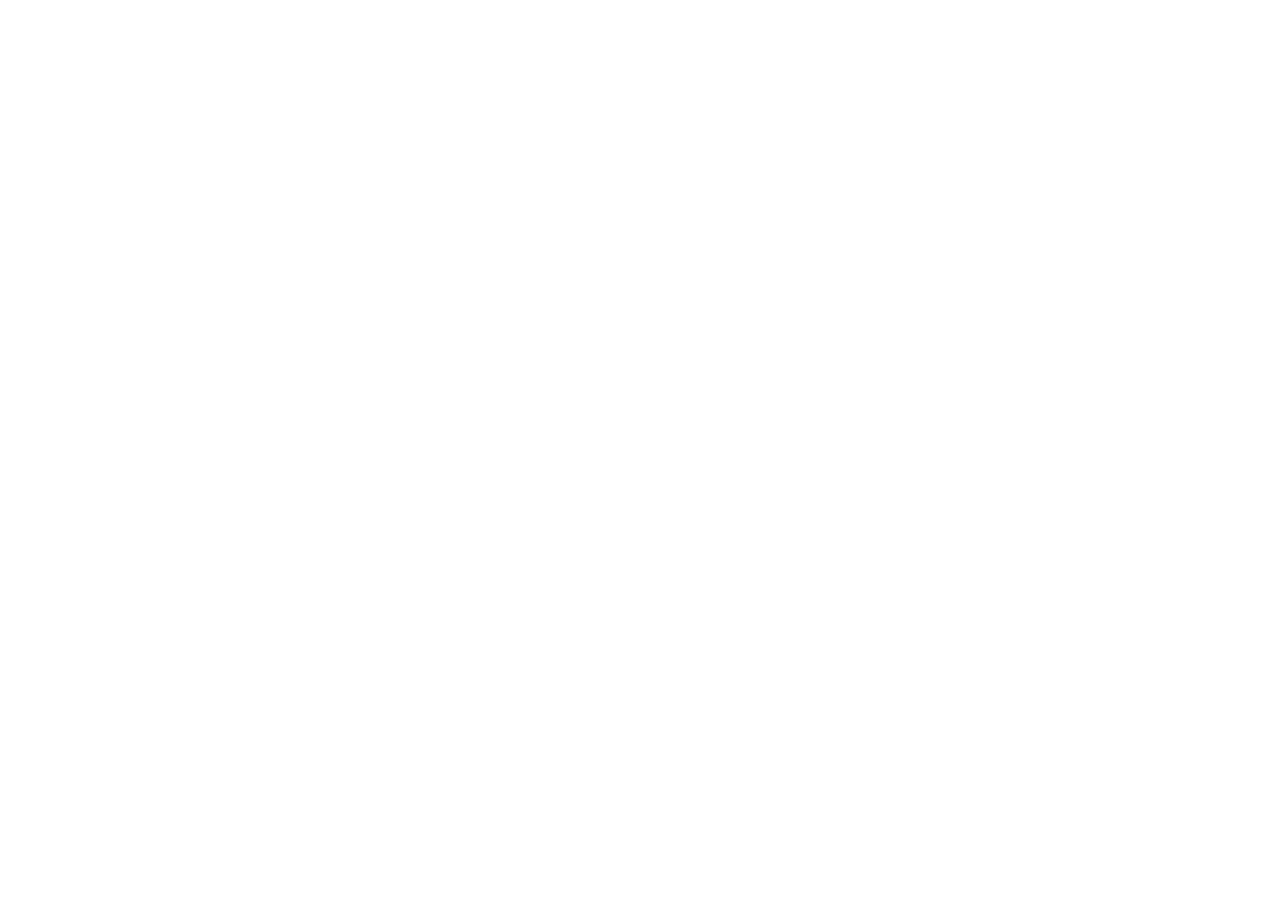
==== docs/eindopdracht/index.html @ cc986dbe "versie 1 4feb" ====
<!DOCTYPE html>
<html lang="en">
<head>
    <meta charset="UTF-8">
    <meta name="viewport" content="width=device-width, initial-scale=1.0">
    <title>CCS to the rescue</title>
    <a href="./styles/styles.css"></a>
</head>
<body>
    <script src="./js/java.js"></script>
</body>
</html>
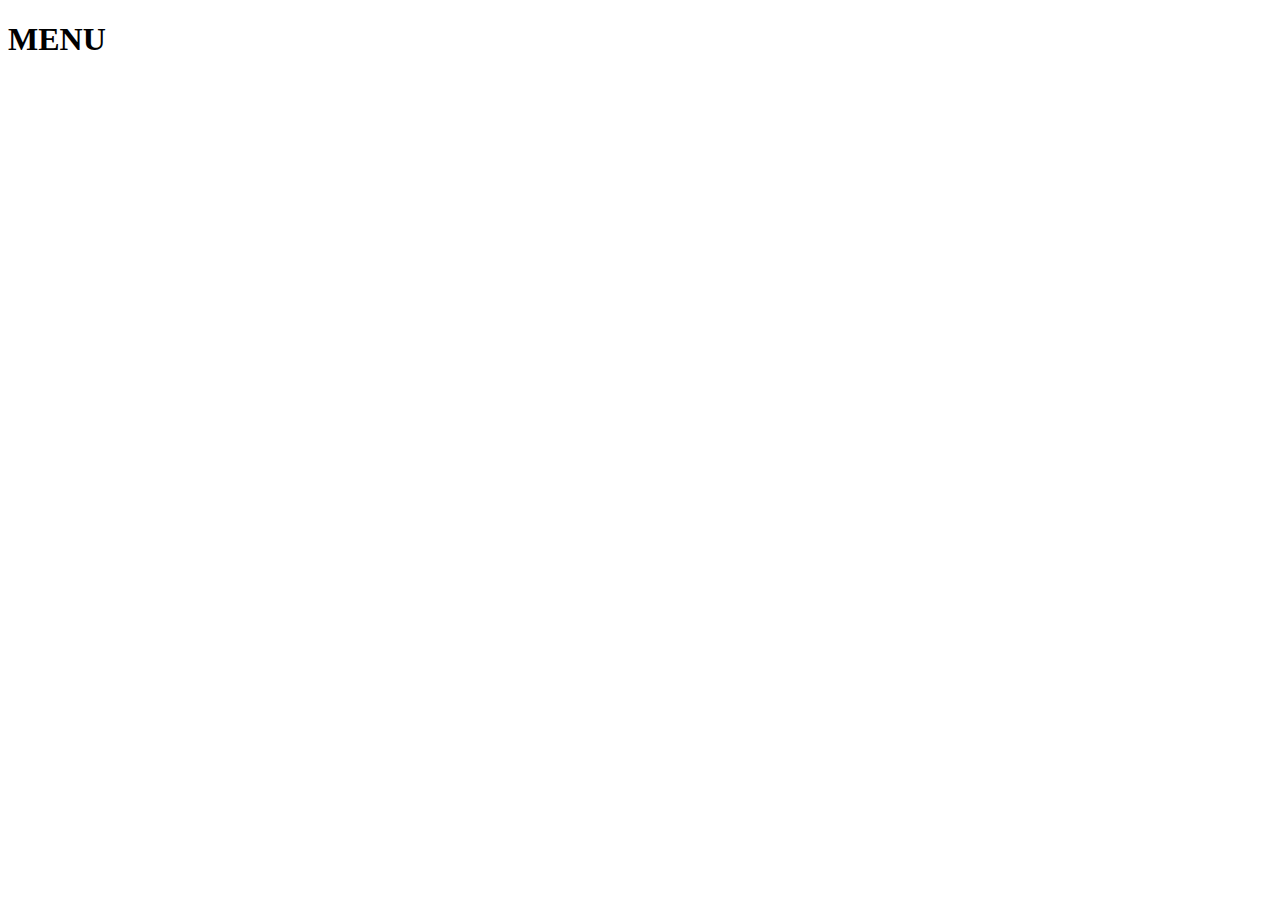
==== commit a0161c1d: "versie 1 4feb" ====
--- a/docs/eindopdracht/index.html
+++ b/docs/eindopdracht/index.html
@@ -4,9 +4,10 @@
     <meta charset="UTF-8">
     <meta name="viewport" content="width=device-width, initial-scale=1.0">
     <title>CCS to the rescue</title>
-    <a href="./styles/styles.css"></a>
+    <link rel="stylesheet" href="/styles/styles.css">
 </head>
 <body>
+    <h1>MENU</h1>
     <script src="./js/java.js"></script>
 </body>
 </html>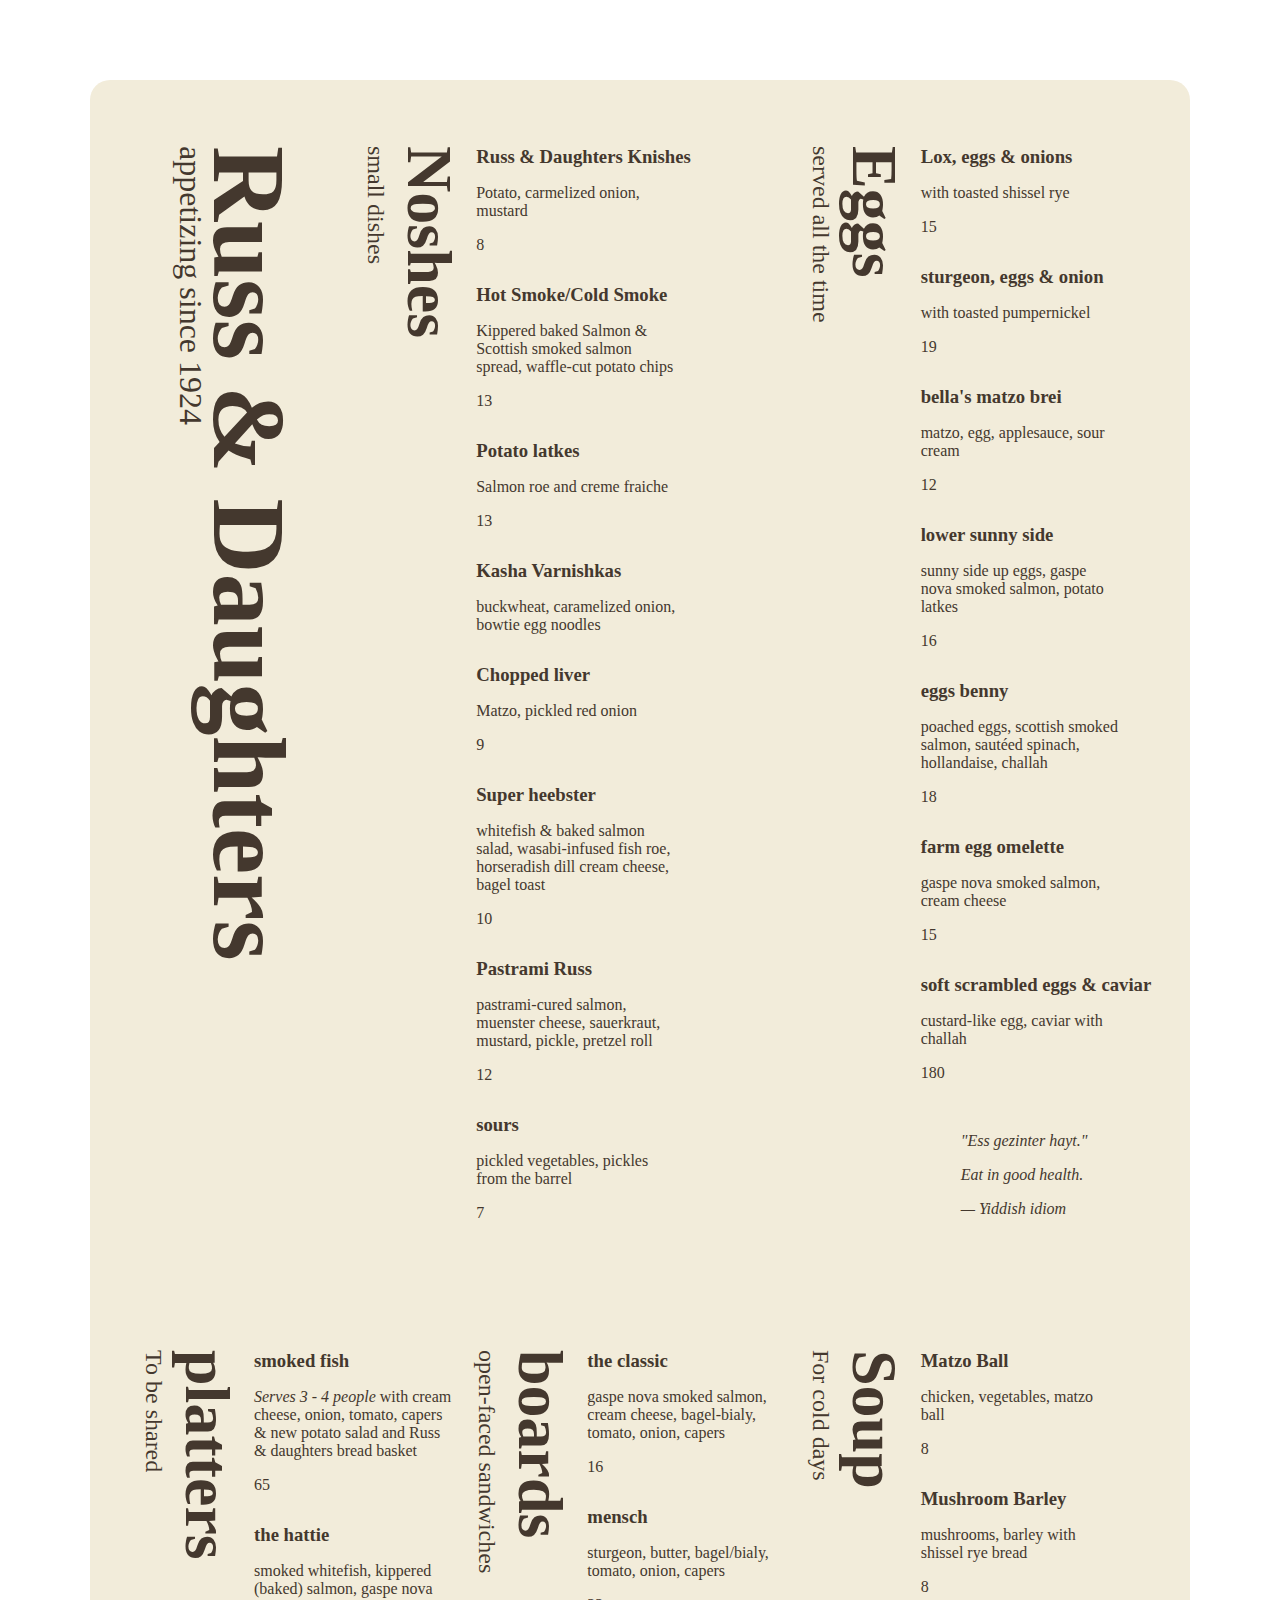
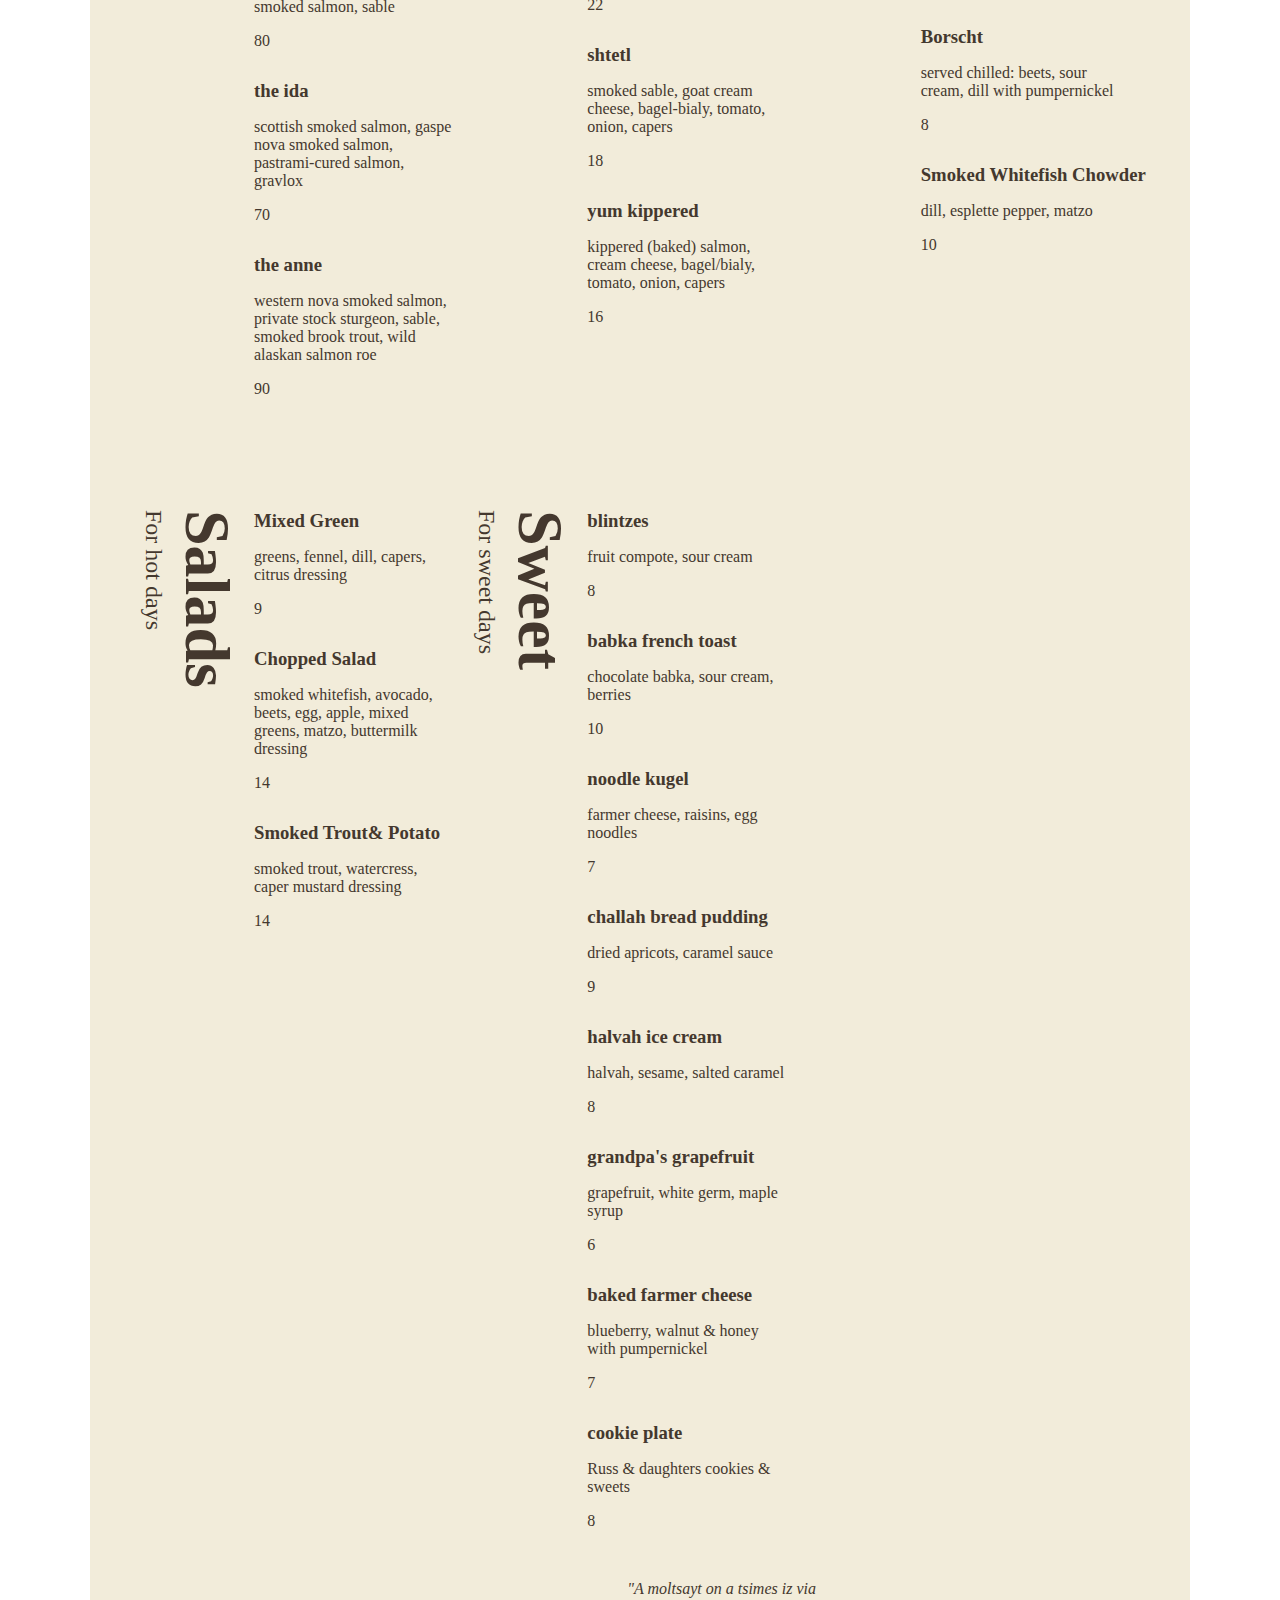
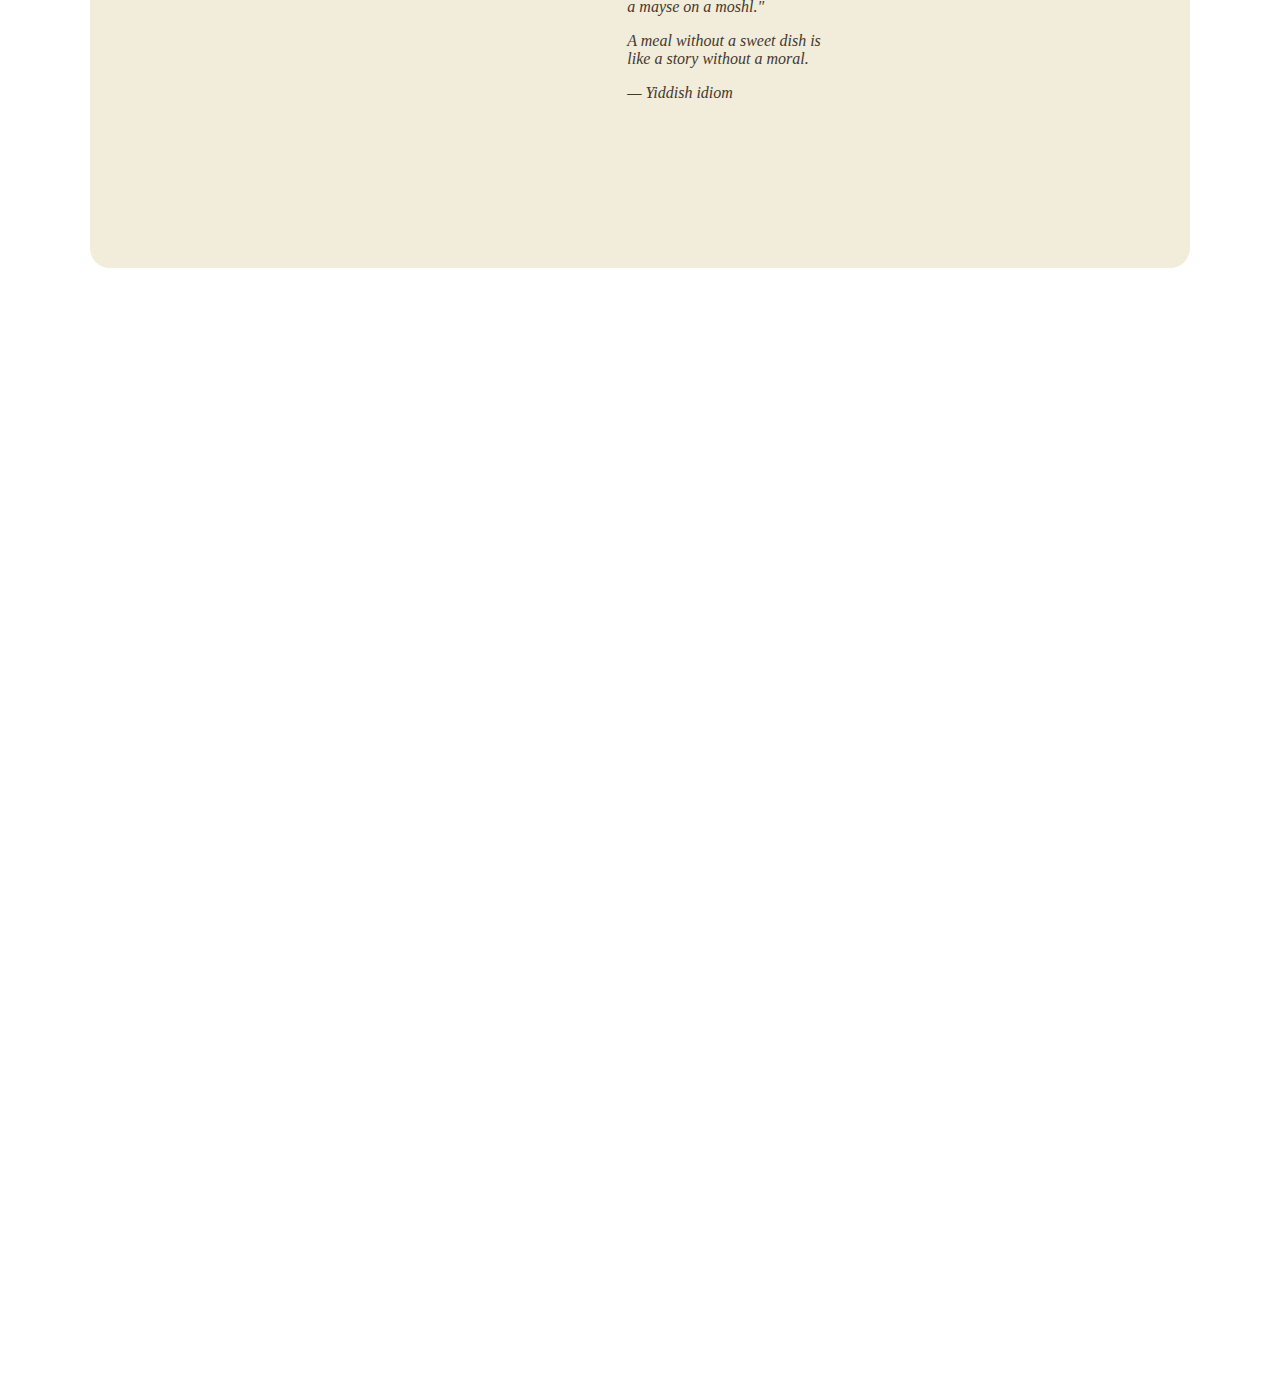
==== commit fef35e7a: "grids gemaakt" ====
--- a/docs/eindopdracht/index.html
+++ b/docs/eindopdracht/index.html
@@ -1,13 +1,401 @@
 <!DOCTYPE html>
-<html lang="en">
+<html>
 <head>
-    <meta charset="UTF-8">
-    <meta name="viewport" content="width=device-width, initial-scale=1.0">
-    <title>CCS to the rescue</title>
-    <link rel="stylesheet" href="/styles/styles.css">
+	<meta charset="utf-8" />
+	<title>A template for a responsive restaurant menu</title>
+    <meta name="viewport" content="width=device-width, initial-scale=1">
+    <link rel="stylesheet" href="./styles/styles.css">
+	<!-- SUGGESTIONS FOR STYLING
+	https://duckduckgo.com/?q=beautiful+restaurant+menus&t=ffab&iax=images&ia=images
+	-->
 </head>
 <body>
-    <h1>MENU</h1>
-    <script src="./js/java.js"></script>
+
+<main>
+            <header>
+                <ul>
+                    <li>
+                        <h1>Russ & Daughters</h1>
+                    </li>
+                    <li>
+                        <p>appetizing since 1924</p>
+                    </li>
+                </ul>
+            </header>
+
+            <section>
+                <ul>
+                    <li>
+                        <header>
+                            <ul>
+                                <li>
+                                    <h2>Noshes</h2>
+                                </li> 
+                                <li>  
+                                    <p>small dishes</p>
+                                </li>
+                            </ul>
+                        </header>
+                    </li>
+                    <li>
+                        <article>
+                            <h3>Russ &amp;  Daughters Knishes</h3>
+                            <p>Potato, carmelized onion, mustard</p>
+                            <div>8</div> <!-- price -->
+                        </article>
+
+                        <article>
+                            <h3>Hot Smoke/Cold Smoke</h3>
+                            <p>Kippered baked Salmon &amp; Scottish smoked salmon spread, waffle-cut potato chips</p>
+                            <div>13</div>
+                        </article>
+
+                        <article>
+                            <h3>Potato latkes</h3>
+                            <p>Salmon roe and creme fraiche</p>
+                            <div>13</div>
+                        </article>
+
+                        <article>
+                            <h3>Kasha Varnishkas</h3>
+                            <p>buckwheat, caramelized onion, bowtie egg noodles</p>
+                        </article>
+
+                        <article>
+                            <h3>Chopped liver</h3>
+                            <p>Matzo, pickled red onion</p>
+                            <div>9</div>
+                        </article>
+
+                        <article>
+                            <h3>Super heebster</h3>
+                            <p>whitefish &amp; baked salmon salad, wasabi-infused fish roe, horseradish dill cream cheese, bagel toast</p>
+                            <div>10</div>
+                        </article>
+
+                        <article>
+                            <h3>Pastrami Russ</h3>
+                            <p>pastrami-cured salmon, muenster cheese, sauerkraut, mustard, pickle, pretzel roll</p>
+                            <div>12</div>
+                        </article>
+
+                        <article>
+                            <h3>sours</h3>
+                            <p>pickled vegetables, pickles from the barrel</p>
+                            <div>7</div>
+                        </article>
+                    </li>
+                </ul>    
+            </section>
+  
+            <section>
+                <ul>
+                    <li>
+                        <header>
+                            <ul>
+                                <li>
+                                    <h2>boards</h2>
+                                </li>
+                                <li>
+                                    <p>open-faced sandwiches</p>
+                                </li>
+                            </ul>
+                        </header>
+                        </li>
+                        <li>
+                        <article>
+                            <h3>the classic</h3>
+                            <p>gaspe nova smoked salmon, cream cheese, bagel-bialy, tomato, onion, capers</p>
+                            <div>16</div>
+                        </article>
+
+                        <article>
+                            <h3>mensch</h3>
+                            <p>sturgeon, butter, bagel/bialy, tomato, onion, capers</p>
+                            <div>22</div>
+                        </article>
+
+                        <article>
+                            <h3>shtetl</h3>
+                            <p>smoked sable, goat cream cheese, bagel-bialy, tomato, onion, capers</p>
+                            <div>18</div>
+                        </article>
+
+                        <article>
+                            <h3>yum kippered</h3>
+                            <p>kippered (baked) salmon, cream cheese, bagel/bialy, tomato, onion, capers</p>
+                            <div>16</div>
+                        </article>
+                    </li>
+                </ul>   
+            </section>
+
+            <section>
+                <ul>
+                    <li>
+                        <header>
+                            <ul>
+                                <li>
+                                    <h2>platters</h2>
+                                </li>
+                                <li>
+                                    <p>To be shared</p>
+                                </li>
+                            </ul>
+                    
+                        </header>
+                    </li>
+                    <li>
+                        <article>
+                            <h3>smoked fish</h3>
+                            <p><em>Serves 3 - 4 people</em> with cream cheese, onion, tomato, capers &amp; new potato salad and Russ &amp; daughters bread basket</p>
+                            <div>65</div>
+                        </article>
+
+                        <article>
+                            <h3>the hattie</h3>
+                            <p>smoked whitefish, kippered (baked) salmon, gaspe nova smoked salmon, sable</p>
+                            <div>80</div>
+                        </article>
+
+                        <article>
+                            <h3>the ida</h3>
+                            <p>scottish smoked salmon, gaspe nova smoked salmon, pastrami-cured salmon, gravlox</p>
+                            <div>70</div>
+                        </article>
+
+                        <article>
+                            <h3>the anne</h3>
+                            <p>western nova smoked salmon, private stock sturgeon, sable, smoked brook trout, wild alaskan salmon roe</p>
+                            <div>90</div>
+                        </article>
+                     </li>
+                </ul>
+            </section>
+            <section>
+                <ul>
+                    <li>
+                        <header>
+                            <ul>
+                                <li>
+                                    <h2>Eggs</h2>
+                                </li>
+                                <li>
+                                    <p>served all the time</p>
+                                </li>
+                            </ul>
+                        </header>
+                    </li>
+                    <li>
+
+                        <article>
+                            <h3>Lox, eggs &amp; onions</h3>
+                            <p>with toasted shissel rye</p>
+                            <div>15</div>
+                        </article>
+
+                        <article>
+                            <h3>sturgeon, eggs &amp; onion</h3>
+                            <p>with toasted pumpernickel</p>
+                            <div>19</div>
+                        </article>
+
+                        <article>
+                            <h3>bella's matzo brei</h3>
+                            <p>matzo, egg, applesauce, sour cream</p>
+                            <div>12</div>
+                        </article>
+
+                        <article>
+                            <h3>lower sunny side</h3>
+                            <p>sunny side up eggs, gaspe nova smoked salmon, potato latkes</p>
+                            <div>16</div>
+                        </article>
+
+                        <article>
+                            <h3>eggs benny</h3>
+                            <p>poached eggs, scottish smoked salmon, sautéed spinach, hollandaise, challah</p>
+                            <div>18</div>
+                        </article>
+
+                        <article>
+                            <h3>farm egg omelette</h3>
+                            <p>gaspe nova smoked salmon, cream cheese</p>
+                            <div>15</div>
+                        </article>
+
+                        <article>
+                            <h3>soft scrambled eggs &amp; caviar</h3>
+                            <p>custard-like egg, caviar with challah</p>
+                            <div>180</div>
+                        </article>
+
+                        <blockquote>
+                            <p>"Ess gezinter hayt."</p>
+                            <p>Eat in good health.</p>
+                            <cite>— Yiddish idiom</cite>
+                        </blockquote>
+                    </li>
+                </ul>
+            </section>
+
+            <section>
+                <ul>
+                    <li>
+                        <header>
+                            <ul>
+                                <li>
+                                    <h2>Soup</h2>
+                                </li>
+                                <li>
+                                    <p>For cold days</p>
+                                </li>
+                            </ul>
+                        </header>
+                    </li>
+                     <li>
+                        <article>
+                            <h3>Matzo Ball</h3>
+                            <p>chicken, vegetables, matzo ball</p>
+                            <div>8</div>
+                        </article>
+
+                        <article>
+                            <h3>Mushroom Barley</h3>
+                            <p>mushrooms, barley with shissel rye bread</p>
+                            <div>8</div>
+                        </article>
+
+                        <article>
+                            <h3>Borscht</h3>
+                            <p>served chilled: beets, sour cream, dill with pumpernickel</p>
+                            <div>8</div>
+                        </article>
+                        
+                        <article>
+                            <h3>Smoked Whitefish Chowder</h3>
+                            <p>dill, esplette pepper, matzo</p>
+                            <div>10</div>
+                        </article>
+                    </li>
+                </ul>
+            </section>
+ 
+            <section>
+                <ul>
+                    <li>
+                        <header>
+                            <ul>
+                                <li>
+                                    <h2>Salads</h2>
+                                </li>
+                                <li>
+                                    <p>For hot days</p>
+                                </li>
+                            </ul>
+                        </header>
+                     </li>
+                     <li>
+                        <article>
+                            <h3>Mixed Green</h3>
+                            <p>greens, fennel, dill, capers, citrus dressing</p>
+                            <div>9</div>
+                        </article>
+
+                        <article>
+                            <h3>Chopped Salad</h3>
+                            <p>smoked whitefish, avocado, beets, egg, apple, mixed greens, matzo, buttermilk dressing</p>
+                            <div>14</div>
+                        </article>
+
+                        <article>
+                            <h3>Smoked Trout& Potato</h3>
+                            <p>smoked trout, watercress, caper mustard dressing</p>
+                            <div>14</div>
+                        </article>
+                     </li>
+                </ul>
+            </section>
+ 
+            <section>
+                <ul>
+                    <li>
+                        <header>
+                            <ul>
+                                <li>
+                                    <h2>Sweet</h2>
+                                </li>
+                                <li>
+                                    <p>For sweet days</p>
+                                </li>
+                            </ul>
+                        </header>
+                    </li>
+                    <li>
+    
+                        <article>
+                            <h3>blintzes</h3>
+                            <p>fruit compote, sour cream</p>
+                            <div>8</div>
+                        </article>
+
+                        <article>
+                            <h3>babka french toast</h3>
+                            <p>chocolate babka, sour cream, berries</p>
+                            <div>10</div>
+                        </article>
+
+                        <article>
+                            <h3>noodle kugel</h3>
+                            <p>farmer cheese, raisins, egg noodles</p>
+                            <div>7</div>
+                        </article>
+
+                        <article>
+                            <h3>challah bread pudding</h3>
+                            <p>dried apricots, caramel sauce</p>
+                            <div>9</div>
+                        </article>
+
+                        <article>
+                            <h3>halvah ice cream</h3>
+                            <p>halvah, sesame, salted caramel</p>
+                            <div>8</div>
+                        </article>
+
+                        <article>
+                            <h3>grandpa's grapefruit</h3>
+                            <p>grapefruit, white germ, maple syrup</p>
+                            <div>6</div>
+                        </article>
+
+                        <article>
+                            <h3>baked farmer cheese</h3>
+                            <p>blueberry, walnut &amp; honey with pumpernickel</p>
+                            <div>7</div>
+                        </article>
+
+                        <article>
+                            <h3>cookie plate</h3>
+                            <p>Russ &amp; daughters cookies &amp; sweets</p>
+                            <div>8</div>
+                        </article>
+
+                        <blockquote>
+                            <p>"A moltsayt on a tsimes iz via a mayse on a moshl."</p>
+                            <p>A meal without a sweet dish is like a story without a moral.</p>
+                            <cite>— Yiddish idiom</cite>
+                        </blockquote>
+                    </li>
+                    <li>
+                        <!-- hier komen vormen die rechts onderaan de pagina komen te staan -->
+                        
+                    </li>
+                </ul>
+            </section>
+</main>
+
+<!-- HTML taken and adjusted from https://codepen.io/julesforrest/pen/VqXvgQ -->
+
 </body>
 </html>--- a/docs/eindopdracht/styles/styles.css
+++ b/docs/eindopdracht/styles/styles.css
@@ -0,0 +1,211 @@
+html{
+    /* /* lightmode */
+    background-color: white; 
+    color: rgb(68, 56, 46); 
+
+    padding-top: 80px;
+}
+
+body {
+    border-radius: 20px;
+    padding: 50px;
+    margin: auto;
+    width: 1000px;
+    height: 100%;
+
+    /* light mode */
+    background-color: #f2ecda;
+}
+
+
+
+/* tekst */
+
+h1{
+    font-size: 6.5em;
+    margin: 0;
+    writing-mode: vertical-lr;
+} 
+
+h2{
+    font-size: 4em;
+    margin: 0;
+    writing-mode: vertical-lr;
+}
+
+h3{
+    margin: 0;
+}
+
+p{
+    width: 200px;
+}
+
+header p{
+    font-size: 2em;
+    writing-mode: vertical-lr;
+}
+
+section header p{
+    font-size: 1.5em;
+    margin: 0;
+    writing-mode: vertical-lr;
+}
+
+blockquote{
+    font-style: italic;
+    font-weight: lighter;
+    margin: 50px;
+}
+
+
+
+/* dark mode */
+
+@media (prefers-color-scheme: dark) {
+html{
+    background-color: rgb(43, 43, 43);
+    color: #f2ecda;
+}
+
+body{
+     background-color: #a29285;
+}
+} 
+
+
+
+
+/* section, article, header */
+
+section {
+    margin: 0 auto 50px ;
+    width: 350px;
+    /* background-color: rgb(157, 157, 165); */
+}
+
+article {
+    padding: 0 10px;
+    margin: 0 auto 30px;
+    width: 300px;
+    /* background-color: rgb(61, 36, 40); */
+}
+
+header{
+    width: 20%;
+    grid-column: 1;
+    grid-row: 1 ;
+}
+
+
+
+/* lists */
+
+main{
+    display: grid;
+    grid-template-rows: 1fr;
+    grid-template-columns: repeat(9, 111.11px);
+    padding: 0;
+}
+
+section header ul{
+    width:20%;
+    display: grid;
+    grid-template-rows: 1fr;
+    grid-template-columns: 30px;
+    padding: 0;
+}
+
+header ul{
+    width:20%;
+    display: grid;
+    grid-template-columns: 50px 1fr 1fr;
+    grid-auto-rows: 100%;
+    padding: 0;
+}
+
+section ul {
+    display: grid;
+    grid-template-columns: 1fr 1fr;
+    grid-auto-rows: 100%;
+    padding: 0;
+}
+
+li{
+    list-style: none;
+}
+
+
+header ul li:nth-child(1){
+    grid-column: 2;
+    grid-row: 1;
+
+}
+
+header ul li:nth-child(2){
+    grid-column: 1;
+    grid-row: 1;
+}
+
+
+
+
+section li:nth-child(1){
+    grid-column: 1;
+    grid-row: 1;
+
+}
+
+section li:nth-child(2){
+    grid-column: 2;
+    grid-row: 1;
+}
+
+
+/* main grid */
+
+
+section:nth-child(1){
+    grid-column: 1/2;
+    grid-row: 1;
+}
+
+section:nth-child(2){
+    grid-column: 3;
+    grid-row: 1;
+}
+
+section:nth-child(3){
+    grid-column: 4;
+    grid-row: 2;
+}
+
+section:nth-child(4){
+    grid-column: 1;
+    grid-row: 2;
+}
+
+section:nth-child(5){
+    grid-column: 7;
+    grid-row: 1;
+}
+
+section:nth-child(6){
+    grid-column: 7;
+    grid-row: 2;
+}
+
+section:nth-child(7){
+    grid-column: 1;
+    grid-row: 3;
+}
+
+section:nth-child(8){
+    grid-column: 4;
+    grid-row: 3;
+}
+
+section:nth-child(9){
+    grid-column: 7;
+    grid-row: 3;
+}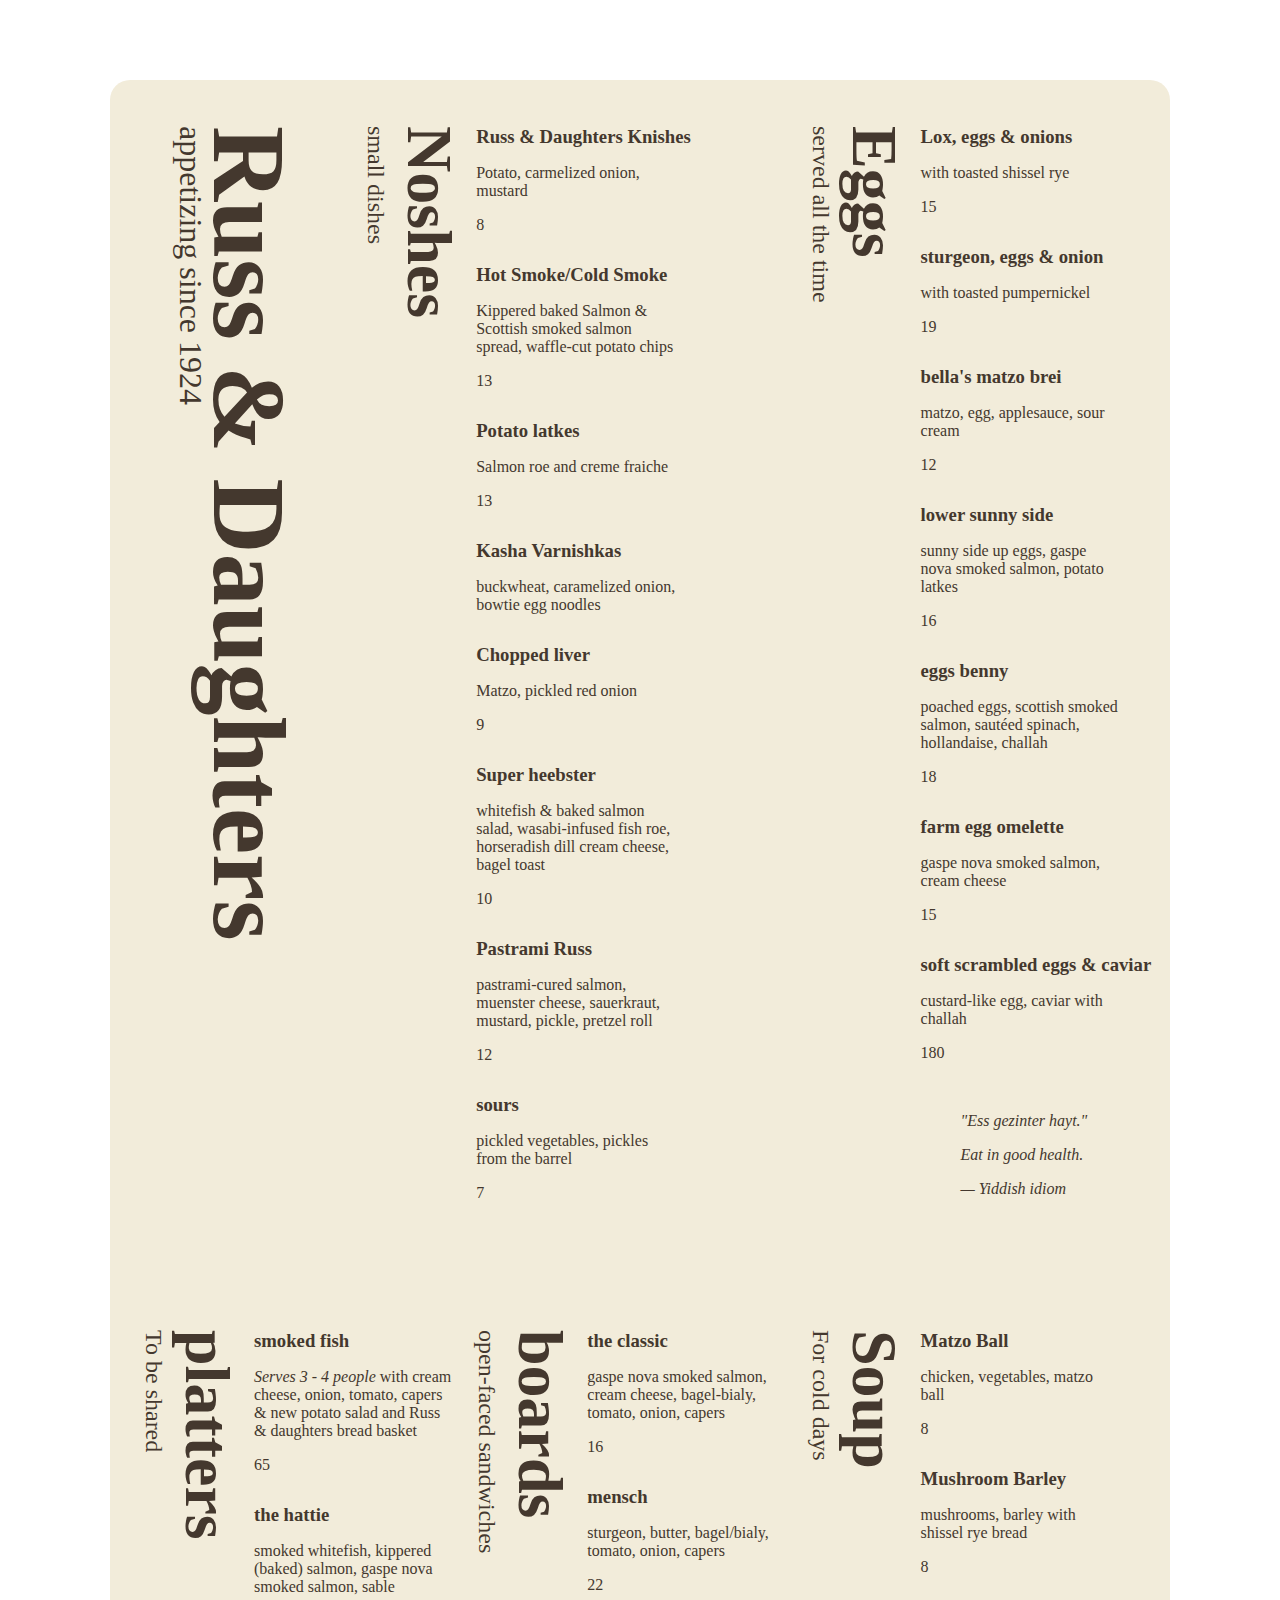
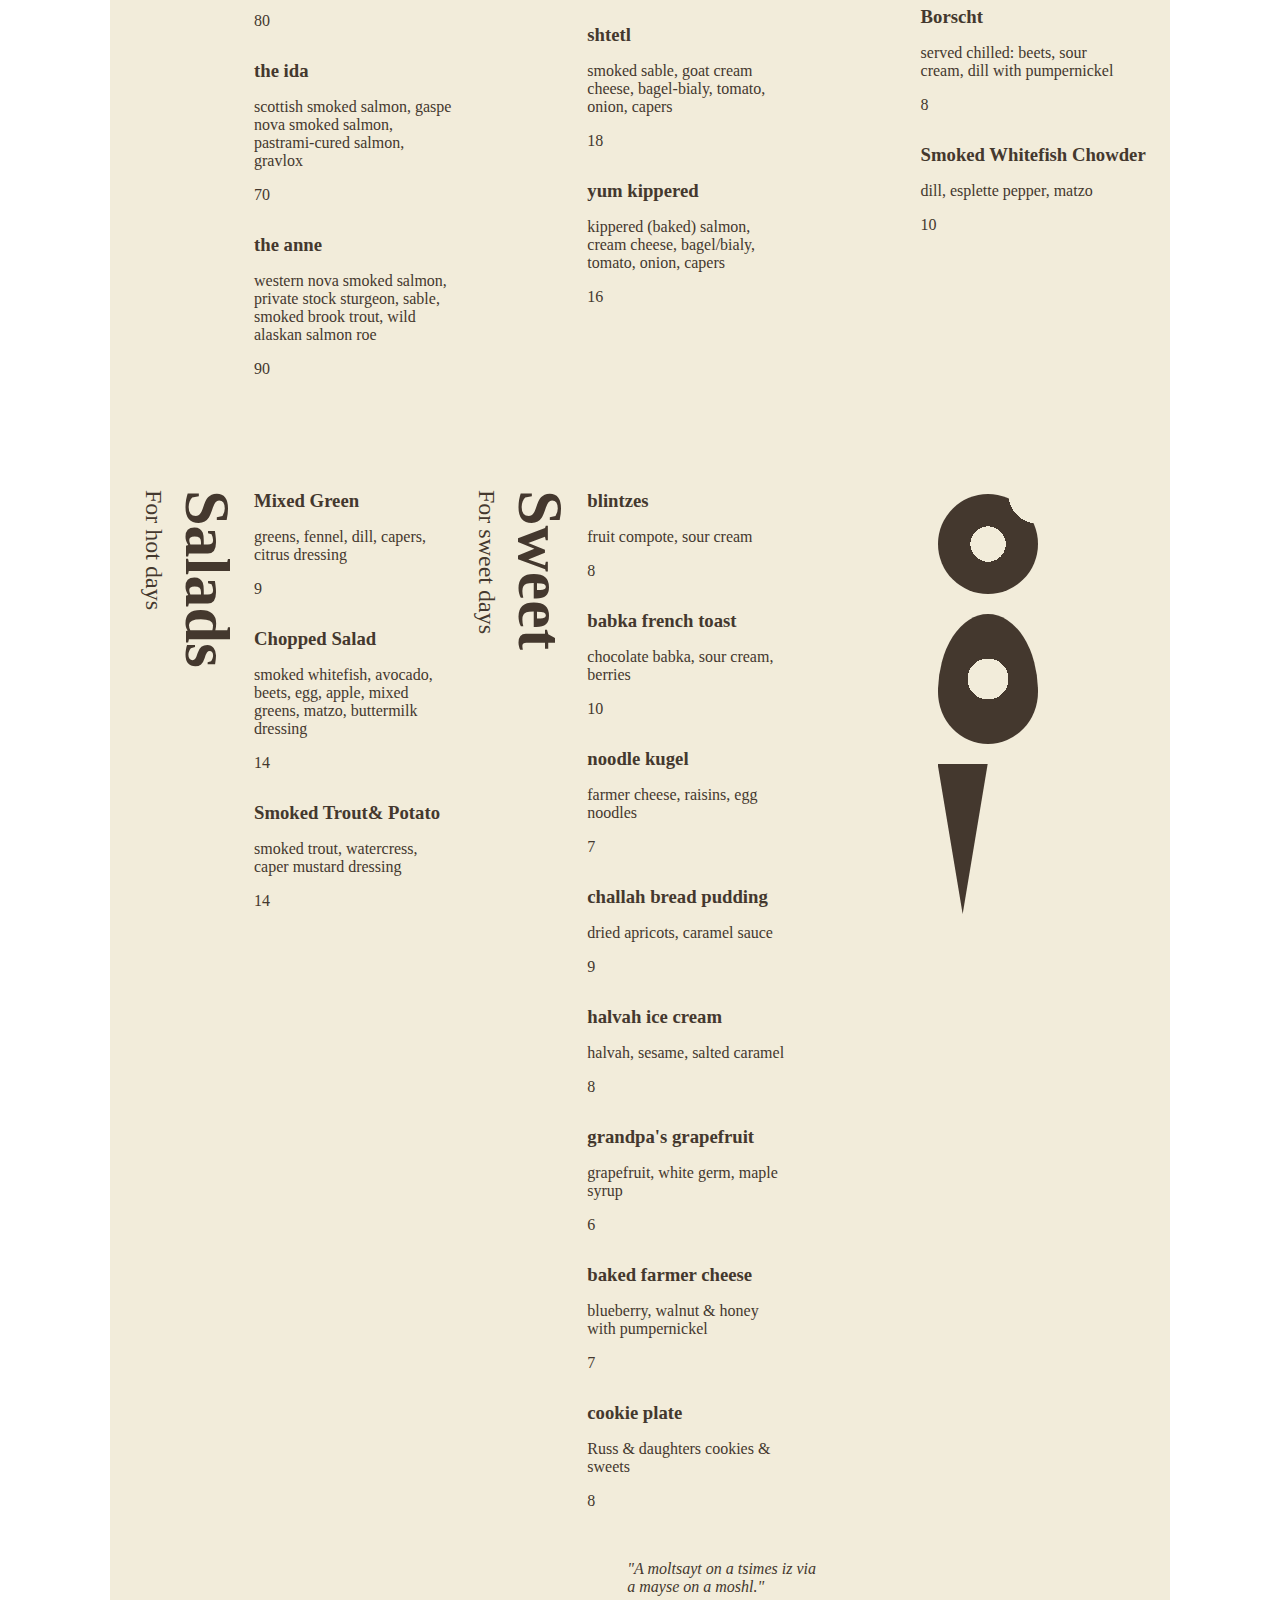
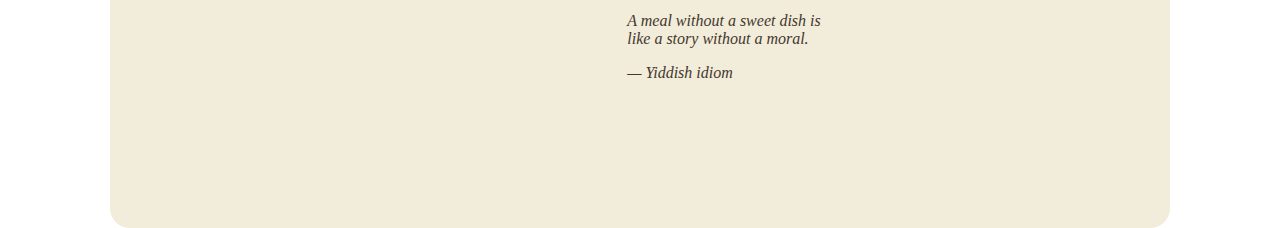
==== commit 8cda156e: "eerste vormpjes" ====
--- a/docs/eindopdracht/index.html
+++ b/docs/eindopdracht/index.html
@@ -387,11 +387,14 @@
                             <cite>— Yiddish idiom</cite>
                         </blockquote>
                     </li>
-                    <li>
-                        <!-- hier komen vormen die rechts onderaan de pagina komen te staan -->
-                        
-                    </li>
-                </ul>
+                </ul>
+            </section>
+            <section>
+                 <!-- hier komen vormen die rechts onderaan de pagina komen te staan -->
+                 <!-- bagel -->
+                 <div></div>
+                 <div></div>
+                 <div></div>
             </section>
 </main>
 
--- a/docs/eindopdracht/styles/styles.css
+++ b/docs/eindopdracht/styles/styles.css
@@ -8,7 +8,7 @@
 
 body {
     border-radius: 20px;
-    padding: 50px;
+    padding: 30px;
     margin: auto;
     width: 1000px;
     height: 100%;
@@ -62,7 +62,7 @@
 
 /* dark mode */
 
-@media (prefers-color-scheme: dark) {
+/* @media (prefers-color-scheme: dark) {
 html{
     background-color: rgb(43, 43, 43);
     color: #f2ecda;
@@ -71,7 +71,7 @@
 body{
      background-color: #a29285;
 }
-} 
+}  */
 
 
 
@@ -104,7 +104,7 @@
 main{
     display: grid;
     grid-template-rows: 1fr;
-    grid-template-columns: repeat(9, 111.11px);
+    grid-template-columns: repeat(9, 111.10px);
     padding: 0;
 }
 
@@ -206,6 +206,36 @@
 }
 
 section:nth-child(9){
-    grid-column: 7;
+    grid-column: 8;
     grid-row: 3;
-}+}
+
+/* /* section:nth-child(9) div */
+section:nth-child(9) div:nth-child(1) { 
+    margin: 20px;
+    border-radius: 50%;
+    padding: 50px;
+    width: 0px;
+    background-image:
+    radial-gradient(circle at right top, #f2ecda 21%, transparent 20%),
+    radial-gradient(circle at center, #f2ecda 25%,  rgb(68, 56, 46) 20%);
+}
+
+section:nth-child(9) div:nth-child(2) { 
+    margin: 20px;
+    border-radius: 50% 50% 50% 50% / 60% 60% 40% 40%;
+    width: 100px; 
+    height: 130px;
+    background-color:  rgb(68, 56, 46);
+    background-image:
+    radial-gradient(circle at center, #f2ecda 25%,  rgb(68, 56, 46) 25%);
+}
+
+section:nth-child(9) div:nth-child(3) { 
+    margin: 20px;
+    border-radius: 0px;
+    width: 50px; 
+    height: 150px;
+    background-color:  rgb(68, 56, 46);
+    clip-path:polygon(0 0, 100% 0, 50% 100%, 50% 100%);
+}
